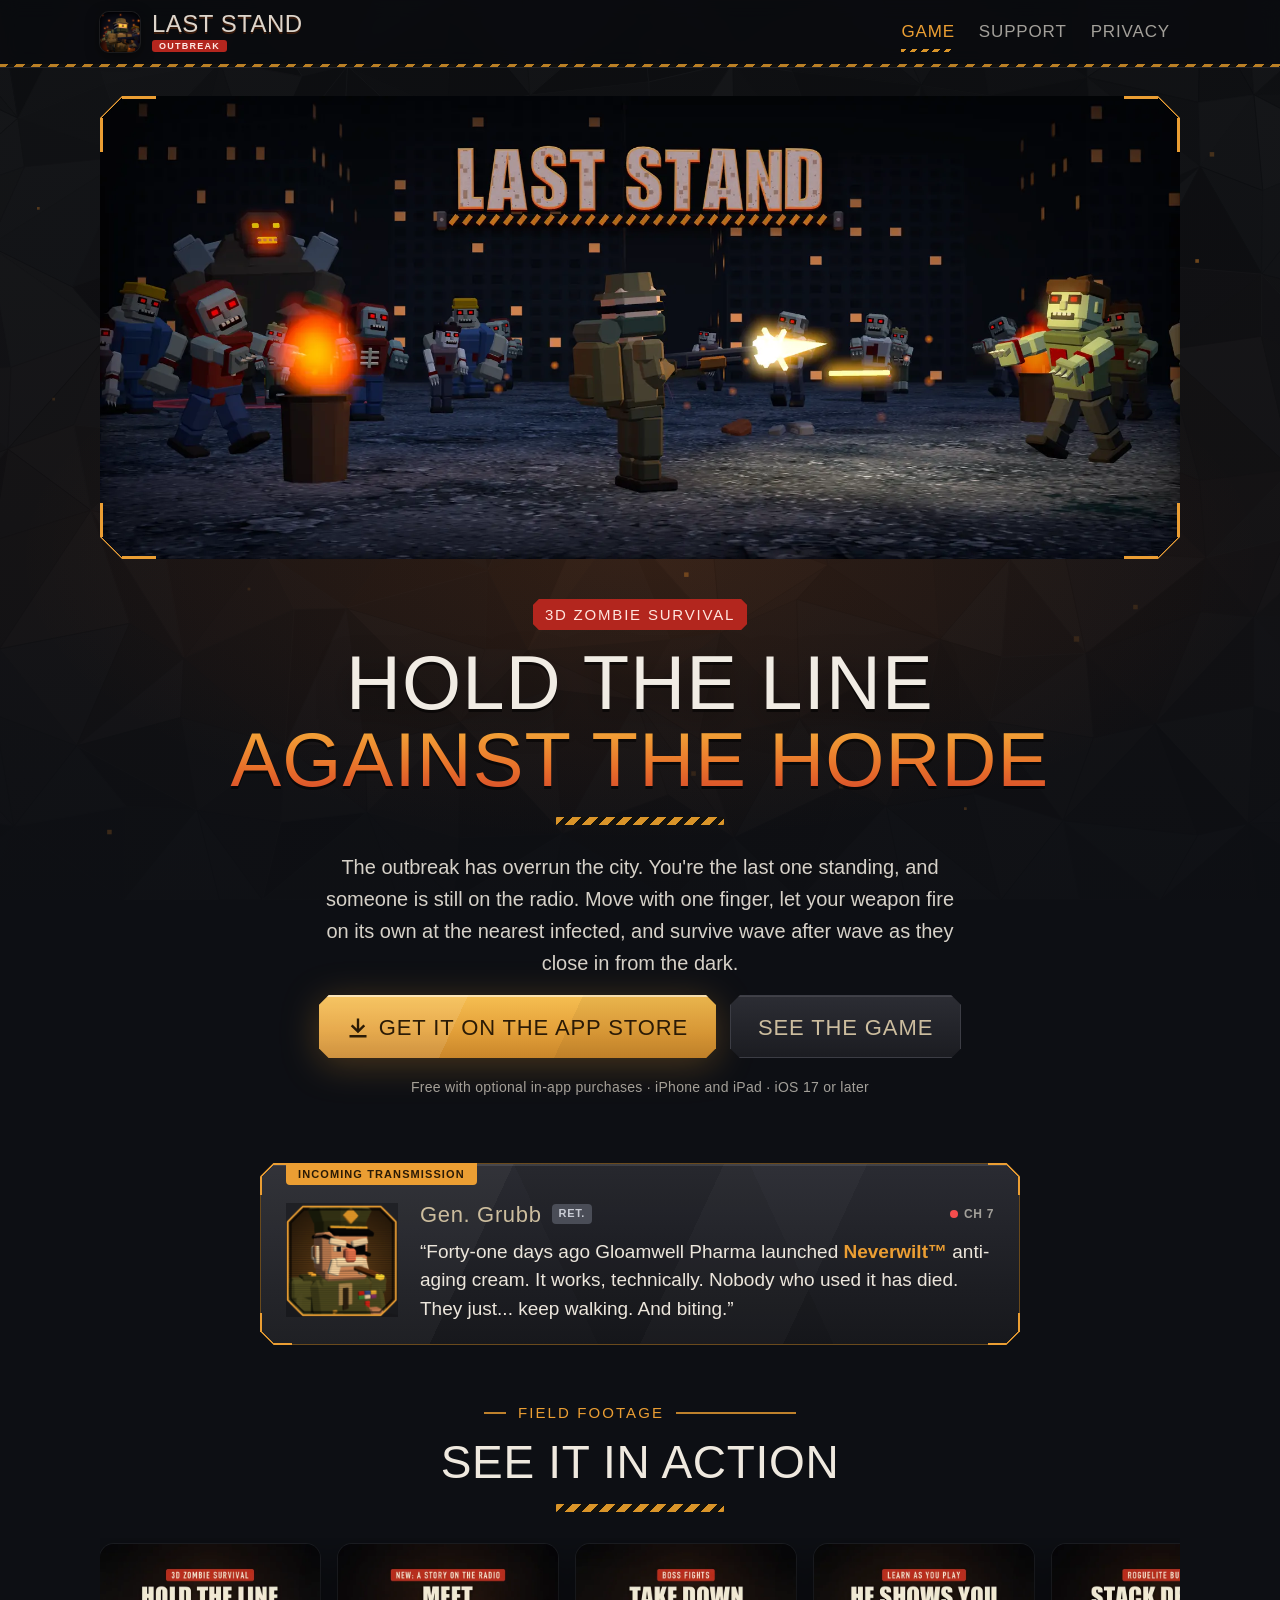
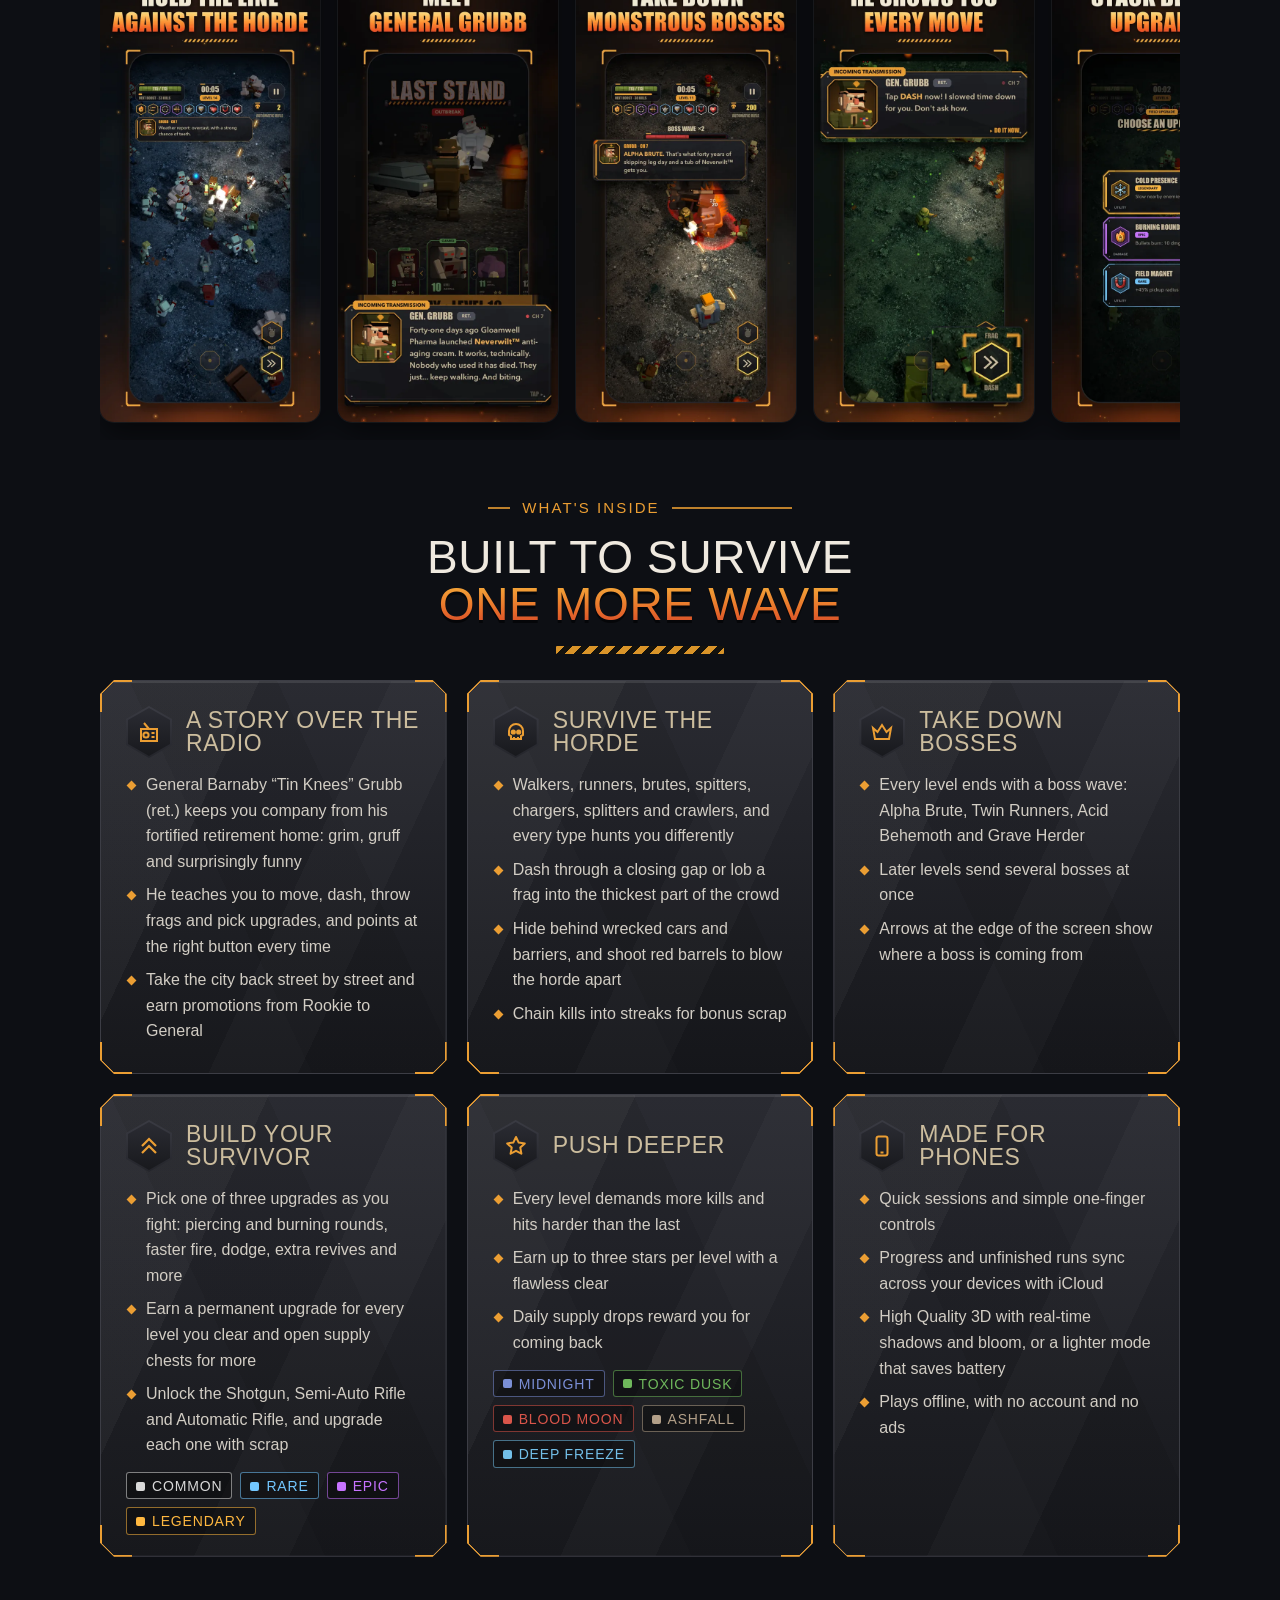
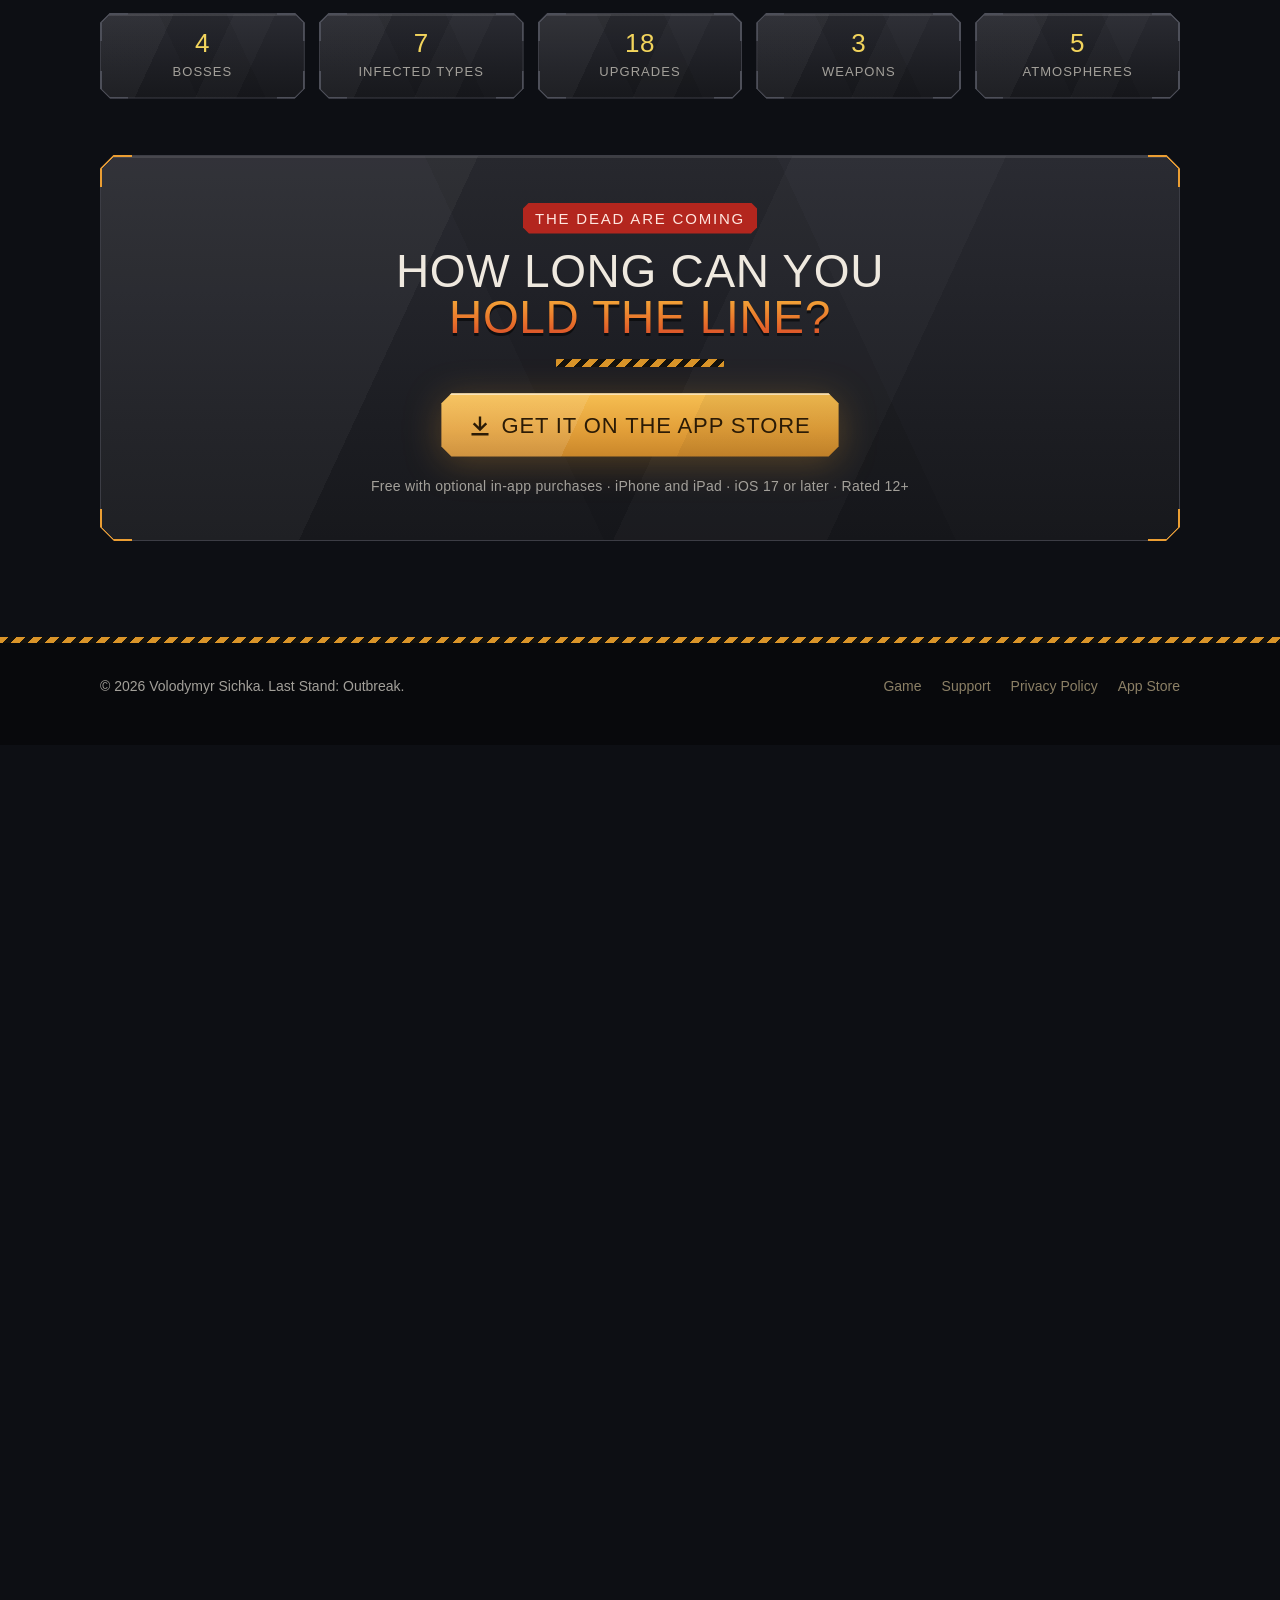
==== index.html @ 63806ce5 "Redesign privacy and support pages in the game's style, add marketing page" ====
<!DOCTYPE html>
<html lang="en">
  <head>
    <meta charset="UTF-8" />
    <title>Last Stand: Outbreak</title>
    <meta http-equiv="refresh" content="0; url=marketing.html" />
    <link rel="canonical" href="marketing.html" />
    <style>body { background: #0d0f14; color: #ccbd9e; font-family: -apple-system, sans-serif; }</style>
  </head>
  <body>
    <p><a href="marketing.html" style="color: #eb9e33">Last Stand: Outbreak</a></p>
  </body>
</html>
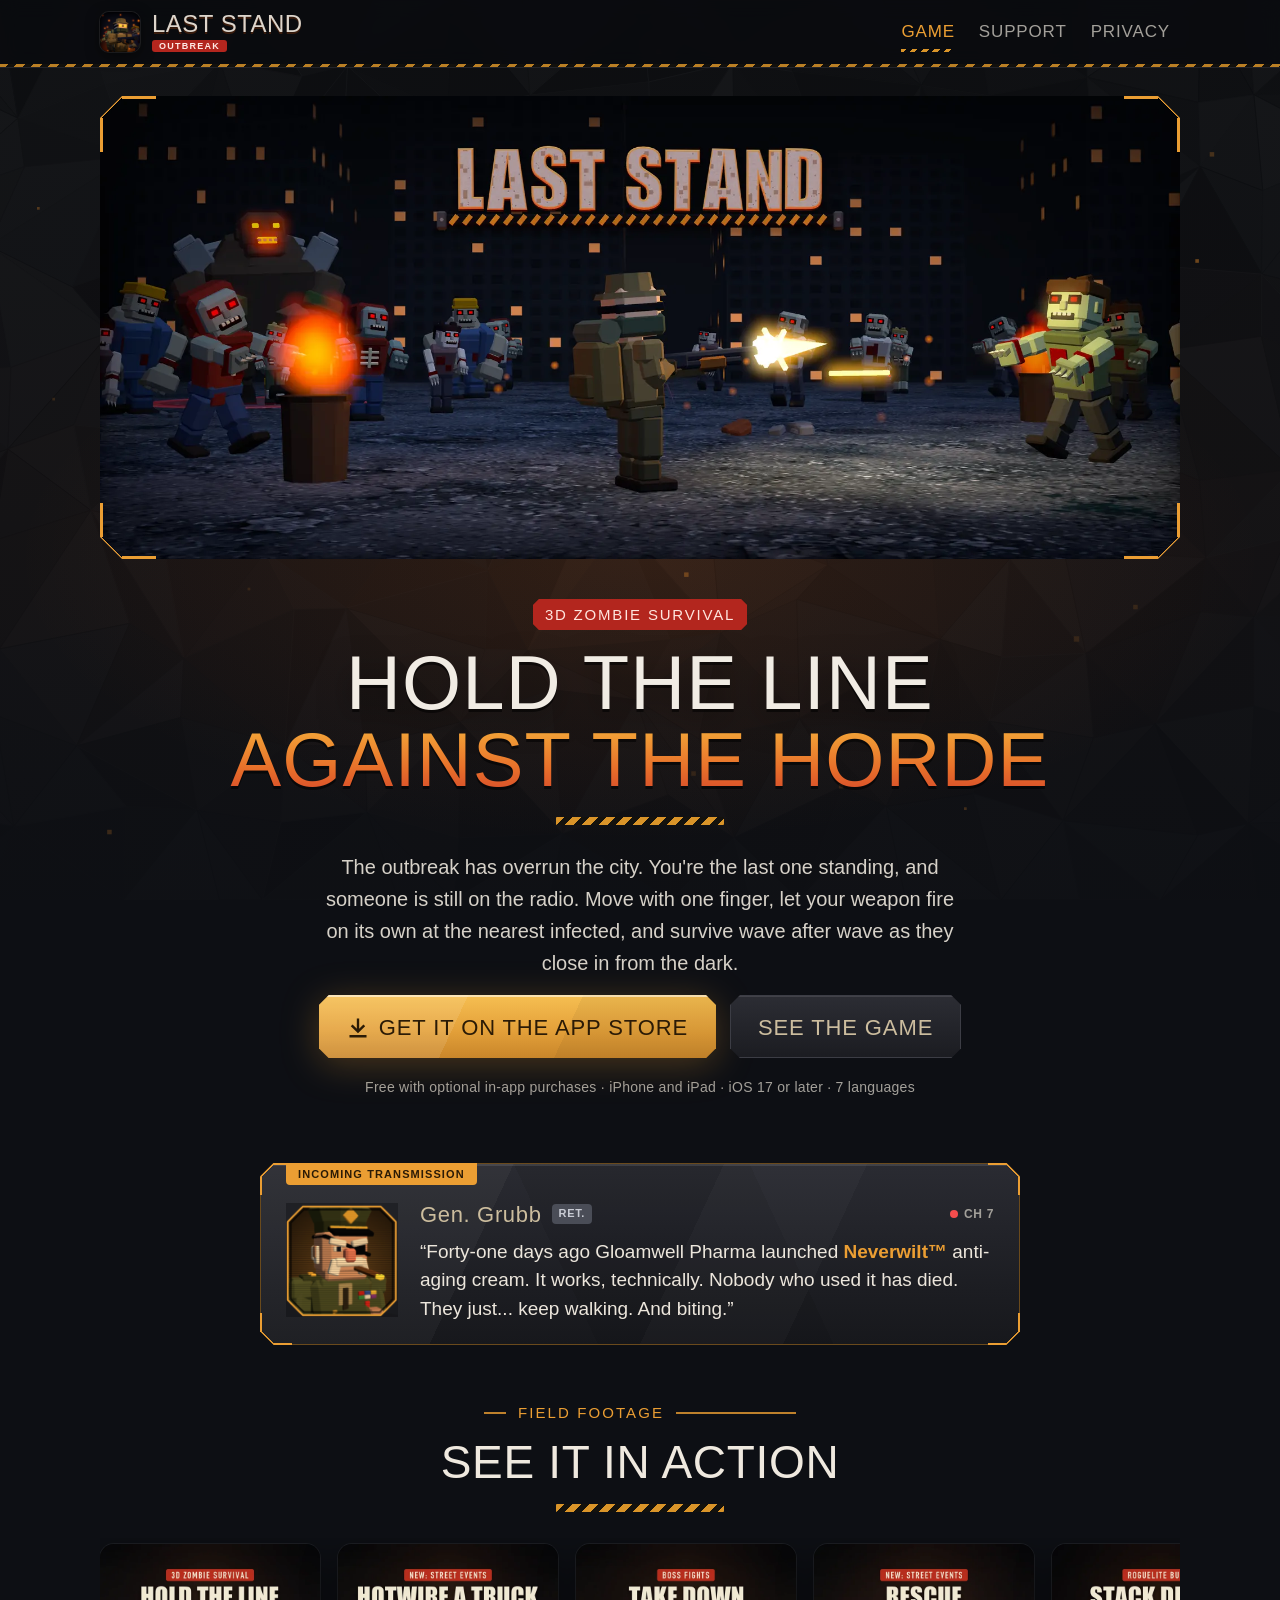
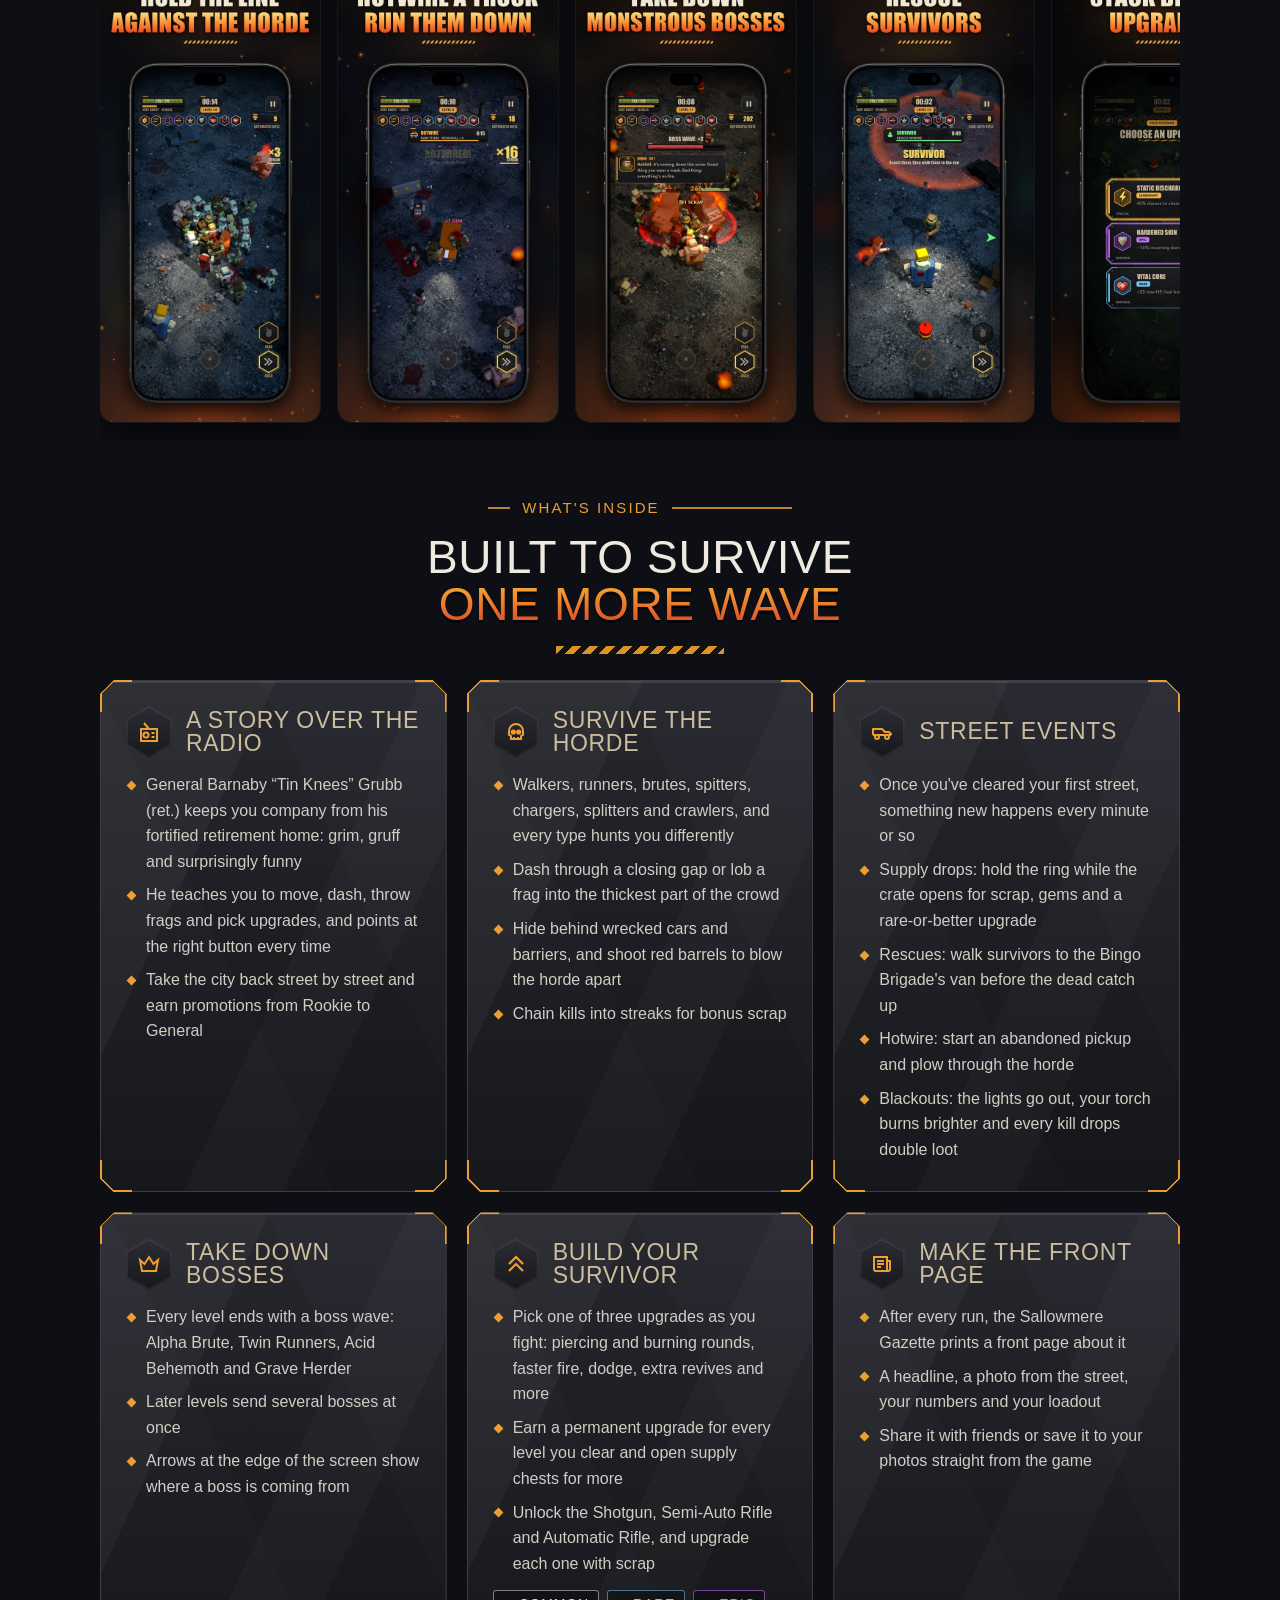
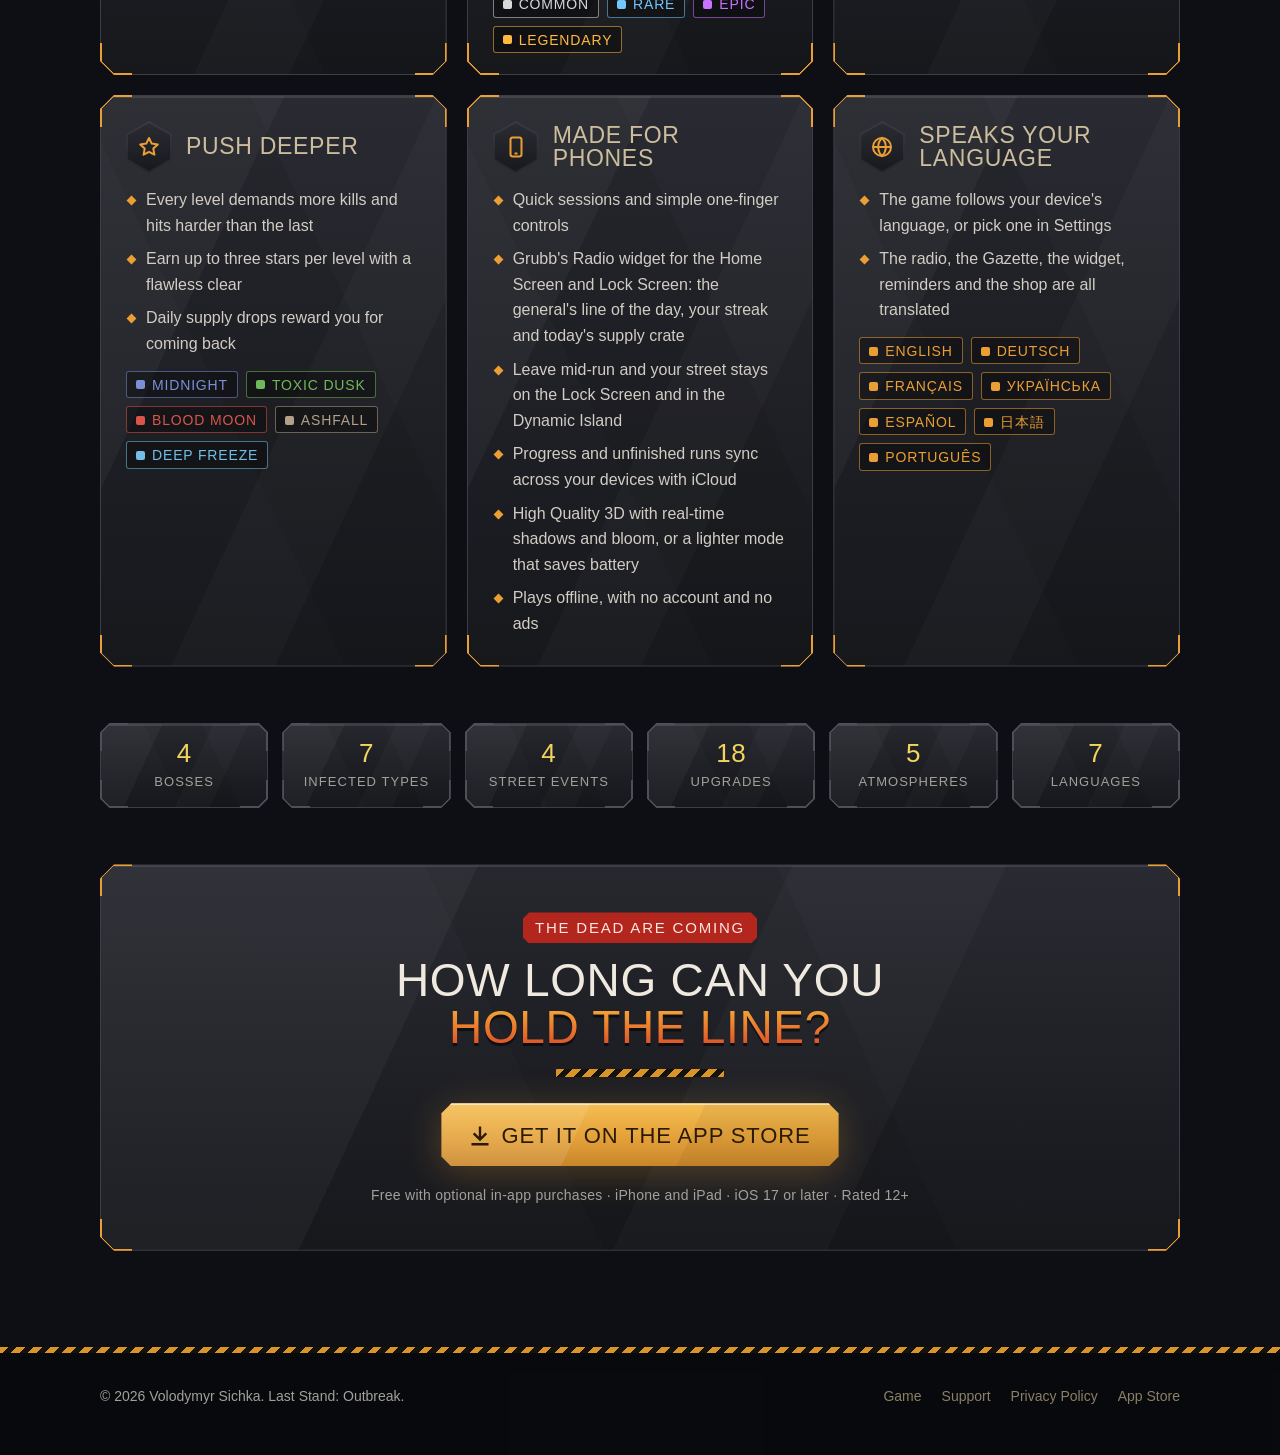
==== commit 868d5e7a: "Update pages for 1.10: street events, Gazette, widget, alerts, languages; add favicons" ====
--- a/index.html
+++ b/index.html
@@ -5,6 +5,11 @@
     <title>Last Stand: Outbreak</title>
     <meta http-equiv="refresh" content="0; url=marketing.html" />
     <link rel="canonical" href="marketing.html" />
+    <link rel="icon" href="favicon.ico" sizes="16x16 32x32 48x48" />
+    <link rel="icon" type="image/png" sizes="32x32" href="assets/favicon-32.png" />
+    <link rel="icon" type="image/png" sizes="16x16" href="assets/favicon-16.png" />
+    <link rel="apple-touch-icon" sizes="180x180" href="assets/apple-touch-icon.png" />
+    <link rel="manifest" href="site.webmanifest" />
     <style>body { background: #0d0f14; color: #ccbd9e; font-family: -apple-system, sans-serif; }</style>
   </head>
   <body>
